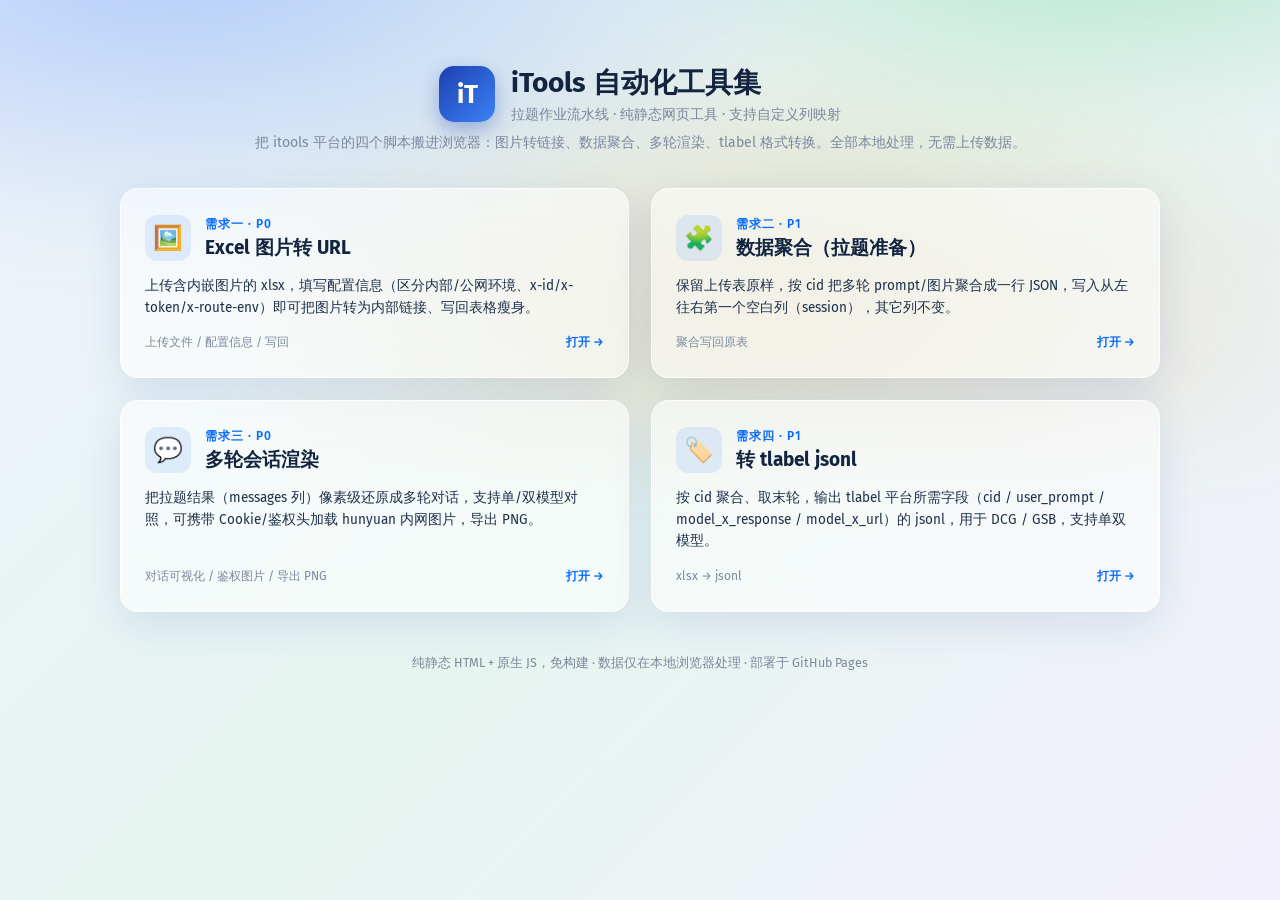
==== index.html @ 3ef4a198 "优化四工具、依赖离线化并新增一键启动 - 需求一：工具一精简为「上传文件」+「输入配置信息」两模块，区分内部/公网环境，配置对齐元宝 x-id/x-token/x-route-env - 需求二：保留" ====
<!DOCTYPE html>
<html lang="zh-CN">
<head>
<meta charset="utf-8" />
<meta name="viewport" content="width=device-width, initial-scale=1.0" />
<title>iTools 自动化工具集</title>
<link rel="stylesheet" href="css/styles.css" />
</head>
<body>
<div class="hub">
  <div class="aurora"></div>
  <div class="hub__inner">
    <div class="brand">
      <div class="brand__logo">iT</div>
      <div class="brand__titles">
        <h1 class="brand__title">iTools 自动化工具集</h1>
        <p class="brand__subtitle">拉题作业流水线 · 纯静态网页工具 · 支持自定义列映射</p>
      </div>
    </div>
    <p class="hub__desc">把 itools 平台的四个脚本搬进浏览器：图片转链接、数据聚合、多轮渲染、tlabel 格式转换。全部本地处理，无需上传数据。</p>

    <div class="tool-grid">
      <a class="tool-card glass" href="tool1.html">
        <div class="tool-card__top">
          <div class="tool-card__icon">🖼️</div>
          <div>
            <div class="tool-card__no">需求一 · P0</div>
            <div class="tool-card__title">Excel 图片转 URL</div>
          </div>
        </div>
        <div class="tool-card__desc">上传含内嵌图片的 xlsx，填写配置信息（区分内部/公网环境、x-id/x-token/x-route-env）即可把图片转为内部链接、写回表格瘦身。</div>
        <div class="tool-card__meta">上传文件 / 配置信息 / 写回 <span class="tool-card__go">打开 →</span></div>
      </a>

      <a class="tool-card glass" href="tool2.html">
        <div class="tool-card__top">
          <div class="tool-card__icon">🧩</div>
          <div>
            <div class="tool-card__no">需求二 · P1</div>
            <div class="tool-card__title">数据聚合（拉题准备）</div>
          </div>
        </div>
        <div class="tool-card__desc">保留上传表原样，按 cid 把多轮 prompt/图片聚合成一行 JSON，写入从左往右第一个空白列（session），其它列不变。</div>
        <div class="tool-card__meta">聚合写回原表 <span class="tool-card__go">打开 →</span></div>
      </a>

      <a class="tool-card glass" href="tool3.html">
        <div class="tool-card__top">
          <div class="tool-card__icon">💬</div>
          <div>
            <div class="tool-card__no">需求三 · P0</div>
            <div class="tool-card__title">多轮会话渲染</div>
          </div>
        </div>
        <div class="tool-card__desc">把拉题结果（messages 列）像素级还原成多轮对话，支持单/双模型对照，可携带 Cookie/鉴权头加载 hunyuan 内网图片，导出 PNG。</div>
        <div class="tool-card__meta">对话可视化 / 鉴权图片 / 导出 PNG <span class="tool-card__go">打开 →</span></div>
      </a>

      <a class="tool-card glass" href="tool4.html">
        <div class="tool-card__top">
          <div class="tool-card__icon">🏷️</div>
          <div>
            <div class="tool-card__no">需求四 · P1</div>
            <div class="tool-card__title">转 tlabel jsonl</div>
          </div>
        </div>
        <div class="tool-card__desc">按 cid 聚合、取末轮，输出 tlabel 平台所需字段（cid / user_prompt / model_x_response / model_x_url）的 jsonl，用于 DCG / GSB，支持单双模型。</div>
        <div class="tool-card__meta">xlsx → jsonl <span class="tool-card__go">打开 →</span></div>
      </a>
    </div>

    <div class="hub__footer">
      纯静态 HTML + 原生 JS，免构建 · 数据仅在本地浏览器处理 · 部署于 GitHub Pages
    </div>
  </div>
</div>
</body>
</html>
---- css/styles.css ----
/* ============================================================
   iTools 自动化工具集 · styles.css（共享设计系统）
   液态玻璃拟态外壳 | 选列弹窗 | 对话渲染 | 字体：Fira Sans / 数据蓝
   ============================================================ */
@import url('https://fonts.googleapis.com/css2?family=Fira+Sans:wght@300;400;500;600;700&display=swap');

:root {
  /* Beacon 设计系统（手动选列） */
  --beacon-info: #0a6cff;
  --beacon-bg: #f6f8fb;
  --beacon-title: #122440;
  --beacon-text: #1e304a;
  --beacon-text-1: #7b889c;
  --beacon-grey-2: #dce3ee;
  --beacon-danger: #f04352;
  --beacon-ok: #018a47;
  --beacon-radius: 4px;

  /* 对话（元宝风格） */
  --yb-green: #00b259;
  --yb-bubble: #f5f5f5;
  --yb-text-primary: rgba(0, 0, 0, 0.9);
  --yb-text-secondary: rgba(0, 0, 0, 0.55);
  --yb-page-bg: #faf9f7;
  --yb-sidebar-bg: #f7f6f3;
  --yb-link: #1a73e8;

  /* 外壳玻璃拟态 */
  --brand: #1e40af;
  --brand-2: #3b82f6;
  --accent: #d97706;
  --shell-bg: #f8fafc;
  --shell-border: #dbeafe;

  --font: 'Fira Sans', 'PingFang SC', 'Microsoft YaHei', -apple-system, BlinkMacSystemFont, 'Segoe UI', sans-serif;
  --mono: 'Fira Code', 'Consolas', 'Menlo', monospace;
}

* { box-sizing: border-box; }
html, body { height: 100%; }
body {
  margin: 0;
  font-family: var(--font);
  color: var(--yb-text-primary);
  background: var(--shell-bg);
  -webkit-font-smoothing: antialiased;
}
[hidden] { display: none !important; }
a { color: var(--beacon-info); }

/* ---------- 通用按钮 ---------- */
.btn {
  font-family: inherit;
  font-size: 14px;
  border: none;
  border-radius: 8px;
  padding: 9px 18px;
  cursor: pointer;
  transition: all 0.18s ease;
}
.btn:disabled { opacity: 0.5; cursor: not-allowed; }
.btn--primary { background: var(--beacon-info); color: #fff; }
.btn--primary:hover:not(:disabled) { background: #0959d9; box-shadow: 0 4px 12px rgba(10, 108, 255, 0.3); }
.btn--ghost { background: var(--beacon-bg); color: var(--beacon-text); }
.btn--ghost:hover:not(:disabled) { background: #e9eef6; }
.btn--sm { padding: 6px 12px; font-size: 13px; }

/* ---------- aurora 背景 ---------- */
.aurora {
  position: fixed;
  inset: -30% -10% auto -10%;
  height: 80vh;
  background:
    radial-gradient(60% 60% at 20% 30%, rgba(59, 130, 246, 0.35), transparent 70%),
    radial-gradient(50% 50% at 80% 20%, rgba(0, 178, 89, 0.28), transparent 70%),
    radial-gradient(55% 55% at 60% 80%, rgba(217, 119, 6, 0.18), transparent 70%);
  filter: blur(40px);
  animation: drift 18s ease-in-out infinite alternate;
  pointer-events: none;
  z-index: 0;
}
@keyframes drift {
  from { transform: translate(-4%, -2%) scale(1); }
  to   { transform: translate(4%, 3%) scale(1.08); }
}
.glass {
  background: rgba(255, 255, 255, 0.55);
  backdrop-filter: blur(18px);
  -webkit-backdrop-filter: blur(18px);
  border: 1px solid rgba(255, 255, 255, 0.7);
  box-shadow: 0 12px 40px rgba(31, 64, 175, 0.12);
}

/* ============================================================
   门户首页 index.html
   ============================================================ */
.hub {
  position: relative;
  min-height: 100vh;
  display: flex;
  flex-direction: column;
  align-items: center;
  padding: 64px 24px 48px;
  background: linear-gradient(135deg, #eef2fb 0%, #e6f5f0 50%, #f3f0fb 100%);
}
.hub__inner { position: relative; z-index: 1; width: min(1040px, 94vw); }
.brand {
  display: flex;
  align-items: center;
  justify-content: center;
  gap: 16px;
  margin-bottom: 10px;
}
.brand__logo {
  width: 56px; height: 56px;
  border-radius: 15px;
  background: linear-gradient(135deg, var(--brand), var(--brand-2));
  color: #fff;
  font-size: 26px;
  font-weight: 700;
  display: grid;
  place-items: center;
  box-shadow: 0 8px 20px rgba(30, 64, 175, 0.35);
}
.brand__titles { text-align: left; }
.brand__title { margin: 0; font-size: 28px; font-weight: 700; color: var(--beacon-title); }
.brand__subtitle { margin: 4px 0 0; font-size: 14px; color: var(--beacon-text-1); }
.hub__desc { text-align: center; color: var(--beacon-text-1); font-size: 14px; margin: 0 0 36px; }

.tool-grid {
  display: grid;
  grid-template-columns: repeat(2, 1fr);
  gap: 22px;
}
.tool-card {
  border-radius: 18px;
  padding: 26px 24px;
  text-decoration: none;
  color: inherit;
  display: flex;
  flex-direction: column;
  transition: transform 0.18s ease, box-shadow 0.18s ease;
}
.tool-card:hover { transform: translateY(-4px); box-shadow: 0 20px 48px rgba(31, 64, 175, 0.2); }
.tool-card__top { display: flex; align-items: center; gap: 14px; margin-bottom: 14px; }
.tool-card__icon {
  width: 46px; height: 46px;
  border-radius: 12px;
  display: grid; place-items: center;
  font-size: 24px;
  background: rgba(10, 108, 255, 0.1);
}
.tool-card__no { font-size: 12px; font-weight: 600; color: var(--beacon-info); letter-spacing: 1px; }
.tool-card__title { font-size: 19px; font-weight: 700; color: var(--beacon-title); margin: 2px 0 0; }
.tool-card__desc { font-size: 13.5px; line-height: 1.6; color: var(--beacon-text); flex: 1; }
.tool-card__meta { margin-top: 16px; font-size: 12px; color: var(--beacon-text-1); display: flex; align-items: center; gap: 8px; }
.tool-card__go { margin-left: auto; color: var(--beacon-info); font-weight: 600; }
.hub__footer { text-align: center; margin-top: 40px; font-size: 12.5px; color: var(--beacon-text-1); line-height: 1.8; }

/* ============================================================
   工具页通用外壳
   ============================================================ */
.tool-page { position: relative; min-height: 100vh; display: flex; flex-direction: column; }
.topnav {
  position: sticky;
  top: 0;
  z-index: 20;
  height: 58px;
  flex: 0 0 auto;
  display: flex;
  align-items: center;
  gap: 14px;
  padding: 0 22px;
  background: rgba(255, 255, 255, 0.85);
  backdrop-filter: blur(12px);
  border-bottom: 1px solid var(--beacon-grey-2);
}
.topnav__back {
  border: 1px solid var(--beacon-grey-2);
  background: #fff;
  border-radius: 8px;
  padding: 7px 13px;
  font-size: 13px;
  font-family: inherit;
  color: var(--beacon-text);
  cursor: pointer;
  text-decoration: none;
  transition: all 0.15s ease;
}
.topnav__back:hover { border-color: var(--beacon-info); color: var(--beacon-info); }
.topnav__logo {
  width: 30px; height: 30px; border-radius: 8px;
  background: linear-gradient(135deg, var(--brand), var(--brand-2));
  color: #fff; display: grid; place-items: center; font-size: 15px; font-weight: 700;
}
.topnav__title { font-size: 16px; font-weight: 600; color: var(--beacon-title); }
.topnav__tag { font-size: 12px; color: var(--beacon-text-1); background: var(--beacon-bg); padding: 3px 10px; border-radius: 20px; }
.topnav__spacer { flex: 1; }

.tool-body { flex: 1 1 auto; padding: 26px 22px 48px; width: min(1040px, 94vw); margin: 0 auto; width: 100%; max-width: 1040px; }
.tool-body--wide { max-width: 1400px; }
.section { margin-bottom: 24px; }
.section__title { font-size: 15px; font-weight: 600; color: var(--beacon-title); margin: 0 0 12px; display: flex; align-items: center; gap: 8px; }
.section__step { width: 22px; height: 22px; border-radius: 50%; background: var(--beacon-info); color: #fff; font-size: 12px; display: grid; place-items: center; font-weight: 700; }

/* 拖拽上传区 */
.dropzone {
  border-radius: 18px;
  padding: 40px 32px;
  text-align: center;
  transition: all 0.2s ease;
  cursor: pointer;
}
.dropzone.is-dragover { box-shadow: 0 0 0 3px rgba(10, 108, 255, 0.18), 0 12px 40px rgba(31, 64, 175, 0.18); }
.dropzone__icon { font-size: 40px; }
.dropzone__title { margin-top: 10px; font-size: 17px; font-weight: 600; color: var(--beacon-title); }
.dropzone__desc { margin-top: 8px; font-size: 13px; color: var(--beacon-text-1); }
.dropzone__desc b { color: var(--beacon-info); }
.dropzone .btn { margin-top: 18px; }
.dropzone__file { margin-top: 14px; font-size: 13px; color: var(--beacon-ok); font-weight: 500; }

.chip {
  display: inline-block;
  margin: 0 3px;
  padding: 3px 10px;
  background: rgba(10, 108, 255, 0.1);
  color: var(--beacon-info);
  border-radius: 20px;
  font-weight: 500;
}

/* 状态提示条 */
.status {
  margin-top: 16px;
  font-size: 14px;
  padding: 12px 16px;
  border-radius: 10px;
  background: rgba(255, 255, 255, 0.75);
  color: var(--beacon-text);
  white-space: pre-wrap;
  line-height: 1.6;
}
.status.is-error { background: rgba(240, 67, 82, 0.1); color: var(--beacon-danger); }
.status.is-ok { background: rgba(1, 138, 71, 0.1); color: var(--beacon-ok); }
.status.is-warn { background: rgba(217, 119, 6, 0.12); color: #92400e; }

.card {
  background: #fff;
  border: 1px solid var(--beacon-grey-2);
  border-radius: 12px;
  padding: 18px 20px;
}
.actions { display: flex; flex-wrap: wrap; gap: 12px; align-items: center; margin-top: 4px; }

/* 全屏拖拽遮罩 */
.drop-overlay {
  position: fixed; inset: 0; z-index: 900;
  background: rgba(10, 108, 255, 0.12);
  backdrop-filter: blur(6px);
  display: grid; place-items: center;
}
.drop-overlay__inner {
  border: 3px dashed var(--beacon-info);
  border-radius: 24px;
  padding: 56px 84px;
  background: rgba(255, 255, 255, 0.85);
  text-align: center;
}
.drop-overlay__icon { font-size: 54px; color: var(--beacon-info); }
.drop-overlay__text { margin-top: 12px; font-size: 22px; font-weight: 700; color: var(--beacon-title); }

/* ============================================================
   手动列映射（Beacon 风格 modal）—— js/mapping.js 使用
   ============================================================ */
.modal { position: fixed; inset: 0; z-index: 1000; display: grid; place-items: center; }
.modal__mask { position: absolute; inset: 0; background: rgba(18, 36, 64, 0.45); }
.modal__dialog {
  position: relative;
  width: min(580px, 92vw);
  max-height: 86vh;
  display: flex;
  flex-direction: column;
  background: #fff;
  border-radius: 10px;
  box-shadow: 0 12px 48px rgba(0, 0, 0, 0.18);
  overflow: hidden;
}
.modal__header {
  height: 52px;
  display: flex;
  align-items: center;
  justify-content: space-between;
  padding: 0 20px;
  border-bottom: 1px solid var(--beacon-grey-2);
}
.modal__title { font-size: 16px; font-weight: 600; color: var(--beacon-title); }
.modal__close { border: none; background: none; font-size: 16px; color: var(--beacon-text-1); cursor: pointer; }
.modal__body { padding: 20px 24px; overflow-y: auto; }
.modal__footer {
  padding: 14px 24px;
  border-top: 1px solid var(--beacon-grey-2);
  display: flex;
  justify-content: flex-end;
  gap: 12px;
}
.mapping-note { margin: 0 0 16px; font-size: 12.5px; color: var(--beacon-text-1); line-height: 1.6; }

.format-tabs { display: flex; gap: 10px; margin-bottom: 18px; }
.format-tab {
  flex: 1;
  text-align: left;
  padding: 10px 12px;
  border: 1px solid var(--beacon-grey-2);
  border-radius: 8px;
  background: #fff;
  cursor: pointer;
  transition: all 0.15s ease;
  font-family: inherit;
}
.format-tab:hover { border-color: var(--beacon-info); }
.format-tab.is-active {
  border-color: var(--beacon-info);
  background: rgba(10, 108, 255, 0.06);
  box-shadow: 0 0 0 1px var(--beacon-info) inset;
}
.format-tab__title { display: block; font-size: 14px; font-weight: 600; color: var(--beacon-title); }
.format-tab__desc { display: block; margin-top: 2px; font-size: 12px; color: var(--beacon-text-1); }

.mapping-field {
  background: var(--beacon-bg);
  border: 1px solid var(--beacon-grey-2);
  border-radius: var(--beacon-radius);
  padding: 12px 14px;
  margin-bottom: 14px;
}
.mapping-field__row { display: flex; align-items: center; justify-content: space-between; margin-bottom: 8px; }
.mapping-field__name { font-size: 14px; font-weight: 600; color: var(--beacon-text); }
.mapping-field__req { font-size: 11px; color: var(--beacon-text-1); }
.mapping-field__req.is-required { color: var(--beacon-danger); }
.field-select {
  width: 100%;
  height: 38px;
  padding: 0 10px;
  background: #fff;
  border: 1px solid var(--beacon-grey-2);
  border-radius: var(--beacon-radius);
  font-size: 14px;
  font-family: inherit;
  color: var(--beacon-text);
  cursor: pointer;
}
.field-select:hover { border-color: var(--beacon-info); }
.field-select:focus { outline: none; border-color: var(--beacon-info); box-shadow: 0 0 0 2px rgba(10, 108, 255, 0.12); }
.field-select.is-invalid { border-color: var(--beacon-danger); }
/* 多选字段（复选框列表） */
.field-checks { display: flex; flex-wrap: wrap; gap: 8px; }
.field-check {
  display: inline-flex; align-items: center; gap: 6px;
  padding: 6px 10px;
  background: #fff;
  border: 1px solid var(--beacon-grey-2);
  border-radius: 6px;
  font-size: 13px;
  cursor: pointer;
  user-select: none;
}
.field-check input { accent-color: var(--beacon-info); }
.field-check.is-on { border-color: var(--beacon-info); background: rgba(10, 108, 255, 0.06); }

/* ============================================================
   数据表格（总览 / 预览）
   ============================================================ */
.table-scroll { overflow: auto; border: 1px solid var(--beacon-grey-2); border-radius: 10px; background: #fff; max-height: 60vh; }
.data-table { width: 100%; border-collapse: collapse; font-size: 13px; }
.data-table thead th {
  position: sticky;
  top: 0;
  background: var(--beacon-bg);
  color: var(--beacon-title);
  font-weight: 600;
  text-align: left;
  padding: 10px 14px;
  border-bottom: 1px solid var(--beacon-grey-2);
  white-space: nowrap;
  z-index: 2;
}
.data-table tbody tr { border-bottom: 1px solid #eef1f6; }
.data-table tbody tr:nth-child(even) { background: #f7f9fc; }
.data-table tbody tr:hover { background: #e8f1ff; }
.data-table td { padding: 9px 14px; vertical-align: top; color: var(--beacon-text); max-width: 420px; }
.data-table td.mono { font-family: var(--mono); font-size: 12px; }
.cell-clip { overflow: hidden; text-overflow: ellipsis; display: -webkit-box; -webkit-line-clamp: 3; -webkit-box-orient: vertical; }
.col-idx { width: 52px; text-align: right; color: var(--beacon-text-1); }

/* ============================================================
   配置面板（工具一上传 / 工具四选项）
   ============================================================ */
.config-grid { display: grid; grid-template-columns: 1fr; gap: 14px; }
.field { display: flex; flex-direction: column; gap: 6px; }
.field__label { font-size: 13px; font-weight: 600; color: var(--beacon-text); }
.field__hint { font-size: 12px; color: var(--beacon-text-1); }
.input, .textarea {
  width: 100%;
  border: 1px solid var(--beacon-grey-2);
  border-radius: 8px;
  padding: 9px 12px;
  font-size: 13px;
  font-family: inherit;
  color: var(--beacon-text);
  background: #fff;
}
.textarea { font-family: var(--mono); resize: vertical; min-height: 76px; }
.input:focus, .textarea:focus { outline: none; border-color: var(--beacon-info); box-shadow: 0 0 0 2px rgba(10, 108, 255, 0.1); }
.switch-row { display: flex; align-items: center; gap: 10px; font-size: 13.5px; color: var(--beacon-text); }
.switch-row input { accent-color: var(--beacon-info); width: 16px; height: 16px; }

/* ============================================================
   图片提取预览（工具一）
   ============================================================ */
.img-grid { display: grid; grid-template-columns: repeat(auto-fill, minmax(150px, 1fr)); gap: 14px; }
.img-item { border: 1px solid var(--beacon-grey-2); border-radius: 10px; overflow: hidden; background: #fff; }
.img-item img { width: 100%; height: 130px; object-fit: contain; background: #f0f2f6; display: block; }
.img-item__meta { padding: 8px 10px; font-size: 12px; color: var(--beacon-text-1); }
.img-item__cell { font-weight: 600; color: var(--beacon-title); }
.img-item__url { color: var(--beacon-ok); word-break: break-all; margin-top: 4px; font-size: 11px; }

/* ============================================================
   多轮会话渲染（工具三）—— 元宝风格
   ============================================================ */
.render-layout { display: flex; gap: 0; border: 1px solid var(--beacon-grey-2); border-radius: 12px; overflow: hidden; background: #fff; height: calc(100vh - 220px); min-height: 420px; }
.render-sidebar { width: 240px; flex: 0 0 240px; background: var(--yb-sidebar-bg); border-right: 1px solid rgba(0,0,0,0.06); overflow-y: auto; }
.render-sidebar__head { padding: 12px 14px; font-size: 13px; font-weight: 600; color: var(--beacon-title); border-bottom: 1px solid rgba(0,0,0,0.06); position: sticky; top: 0; background: var(--yb-sidebar-bg); }
.sess-item { padding: 10px 14px; cursor: pointer; border-bottom: 1px solid rgba(0,0,0,0.04); font-size: 13px; }
.sess-item:hover { background: rgba(0,0,0,0.03); }
.sess-item.is-active { background: rgba(0, 178, 89, 0.1); border-left: 3px solid var(--yb-green); }
.sess-item__id { font-weight: 600; color: var(--beacon-title); word-break: break-all; }
.sess-item__meta { color: var(--beacon-text-1); font-size: 12px; margin-top: 2px; }
.sess-item.is-bad .sess-item__id { color: var(--beacon-danger); }

.render-main { flex: 1 1 auto; display: flex; flex-direction: column; min-width: 0; background: var(--yb-page-bg); }
.render-main__bar { flex: 0 0 auto; padding: 12px 20px; border-bottom: 1px solid rgba(0,0,0,0.05); display: flex; align-items: center; gap: 14px; flex-wrap: wrap; background: #fff; }
.render-main__title { font-size: 14px; font-weight: 600; color: var(--beacon-title); }
.render-main__sub { font-size: 12px; color: var(--beacon-text-1); }
.render-scroll { flex: 1 1 auto; overflow-y: auto; }

/* 截图捕获目标 */
.shot { max-width: 820px; margin: 0 auto; padding: 24px; }
.shot__models { display: flex; gap: 20px; }
.shot__col { flex: 1 1 0; min-width: 0; }
.shot__col-title { font-size: 13px; font-weight: 700; color: var(--brand); text-align: center; margin-bottom: 12px; padding-bottom: 8px; border-bottom: 2px solid var(--shell-border); }
.chat-list { display: flex; flex-direction: column; gap: 22px; }

.turn-sep { text-align: center; font-size: 12px; color: var(--yb-text-secondary); margin: 4px 0; }
.turn-sep span { background: rgba(0, 0, 0, 0.05); padding: 3px 12px; border-radius: 20px; }
.turn-sep--current span { background: rgba(0, 178, 89, 0.14); color: #018a47; font-weight: 500; }

.msg { display: flex; gap: 10px; }
.msg--human { justify-content: flex-end; }
.msg--ai { justify-content: flex-start; }
.msg__avatar {
  width: 30px; height: 30px; border-radius: 8px; flex: 0 0 30px;
  display: grid; place-items: center; font-size: 14px; font-weight: 700; color: #fff;
  background: linear-gradient(135deg, var(--yb-green), #06c168);
}
.bubble-human {
  max-width: 72%;
  background: var(--yb-bubble);
  border-radius: 8px;
  padding: 11px 14px;
  font-size: 15px;
  line-height: 1.7;
  color: var(--yb-text-primary);
  white-space: pre-wrap;
  word-break: break-word;
}
.ai-content {
  max-width: calc(100% - 42px);
  font-size: 15px;
  line-height: 1.75;
  color: var(--yb-text-primary);
  word-break: break-word;
}

/* 图片：内联缩略图 + 查看原图链接 */
.img-gallery { display: flex; flex-wrap: wrap; gap: 8px; margin-bottom: 8px; }
.img-wrap { display: flex; flex-direction: column; gap: 2px; }
.chat-img { max-width: 200px; max-height: 200px; border-radius: 10px; display: block; object-fit: cover; background: rgba(127,127,127,0.15); }
.img-orig-link { font-size: 11px; color: var(--yb-link); text-decoration: underline; }
.img-fail { font-size: 12px; color: var(--beacon-text-1); padding: 8px 10px; border: 1px dashed var(--beacon-grey-2); border-radius: 8px; }

/* markdown（移植 convert_to_png HTML_TEMPLATE） */
.md { line-height: 1.7; }
.md h1, .md h2, .md h3, .md h4 { margin: 0.6em 0 0.3em; line-height: 1.3; }
.md h1 { font-size: 1.35em; } .md h2 { font-size: 1.2em; } .md h3 { font-size: 1.08em; }
.md p { margin: 0.5em 0; }
.md ul, .md ol { margin: 0.4em 0; padding-left: 1.4em; }
.md li { margin: 0.2em 0; }
.md strong { font-weight: 600; }
.md a { color: var(--beacon-info); }
.md code { background: rgba(127,127,127,0.18); padding: 1px 5px; border-radius: 4px; font-family: var(--mono); font-size: 0.92em; }
.md pre { background: rgba(127,127,127,0.16); padding: 12px; border-radius: 8px; overflow-x: auto; margin: 0.6em 0; }
.md pre code { background: none; padding: 0; }
.md table { border-collapse: collapse; margin: 0.6em 0; font-size: 0.95em; }
.md th, .md td { border: 1px solid var(--beacon-grey-2); padding: 6px 10px; text-align: left; }
.md th { background: rgba(127,127,127,0.12); font-weight: 600; }
.md blockquote { margin: 0.5em 0; padding-left: 12px; border-left: 3px solid var(--beacon-grey-2); color: var(--beacon-text-1); }
.cite { font-size: 0.7em; vertical-align: super; color: var(--beacon-info); margin: 0 1px; }

.empty-hint { padding: 50px; text-align: center; color: var(--beacon-text-1); font-size: 14px; }

/* 灯箱 */
.lightbox { position: fixed; inset: 0; background: rgba(0,0,0,0.85); display: none; align-items: center; justify-content: center; z-index: 1100; cursor: zoom-out; }
.lightbox.is-open { display: flex; }
.lightbox img { max-width: 92vw; max-height: 92vh; border-radius: 6px; }

/* 滚动条 */
::-webkit-scrollbar { width: 10px; height: 10px; }
::-webkit-scrollbar-thumb { background: rgba(0, 0, 0, 0.15); border-radius: 8px; }

@media (max-width: 720px) {
  .tool-grid { grid-template-columns: 1fr; }
  .render-sidebar { display: none; }
  .shot__models { flex-direction: column; }
}
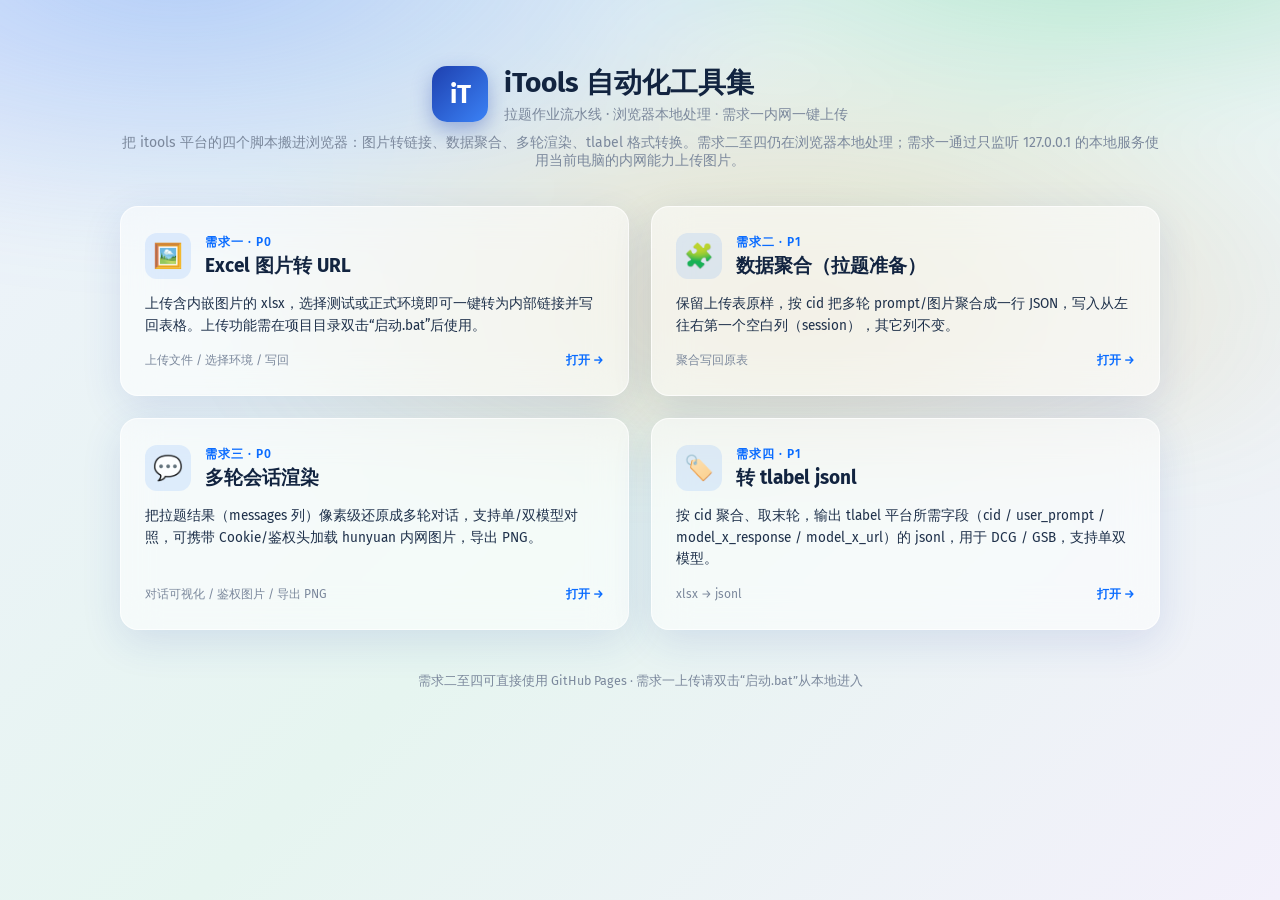
==== commit 0e381238: "优化需求一测试正式环境一键上传" ====
--- a/index.html
+++ b/index.html
@@ -14,10 +14,10 @@
       <div class="brand__logo">iT</div>
       <div class="brand__titles">
         <h1 class="brand__title">iTools 自动化工具集</h1>
-        <p class="brand__subtitle">拉题作业流水线 · 纯静态网页工具 · 支持自定义列映射</p>
+        <p class="brand__subtitle">拉题作业流水线 · 浏览器本地处理 · 需求一内网一键上传</p>
       </div>
     </div>
-    <p class="hub__desc">把 itools 平台的四个脚本搬进浏览器：图片转链接、数据聚合、多轮渲染、tlabel 格式转换。全部本地处理，无需上传数据。</p>
+    <p class="hub__desc">把 itools 平台的四个脚本搬进浏览器：图片转链接、数据聚合、多轮渲染、tlabel 格式转换。需求二至四仍在浏览器本地处理；需求一通过只监听 127.0.0.1 的本地服务使用当前电脑的内网能力上传图片。</p>
 
     <div class="tool-grid">
       <a class="tool-card glass" href="tool1.html">
@@ -28,8 +28,8 @@
             <div class="tool-card__title">Excel 图片转 URL</div>
           </div>
         </div>
-        <div class="tool-card__desc">上传含内嵌图片的 xlsx，填写配置信息（区分内部/公网环境、x-id/x-token/x-route-env）即可把图片转为内部链接、写回表格瘦身。</div>
-        <div class="tool-card__meta">上传文件 / 配置信息 / 写回 <span class="tool-card__go">打开 →</span></div>
+        <div class="tool-card__desc">上传含内嵌图片的 xlsx，选择测试或正式环境即可一键转为内部链接并写回表格。上传功能需在项目目录双击“启动.bat”后使用。</div>
+        <div class="tool-card__meta">上传文件 / 选择环境 / 写回 <span class="tool-card__go">打开 →</span></div>
       </a>
 
       <a class="tool-card glass" href="tool2.html">
@@ -70,7 +70,7 @@
     </div>
 
     <div class="hub__footer">
-      纯静态 HTML + 原生 JS，免构建 · 数据仅在本地浏览器处理 · 部署于 GitHub Pages
+      需求二至四可直接使用 GitHub Pages · 需求一上传请双击“启动.bat”从本地进入
     </div>
   </div>
 </div>
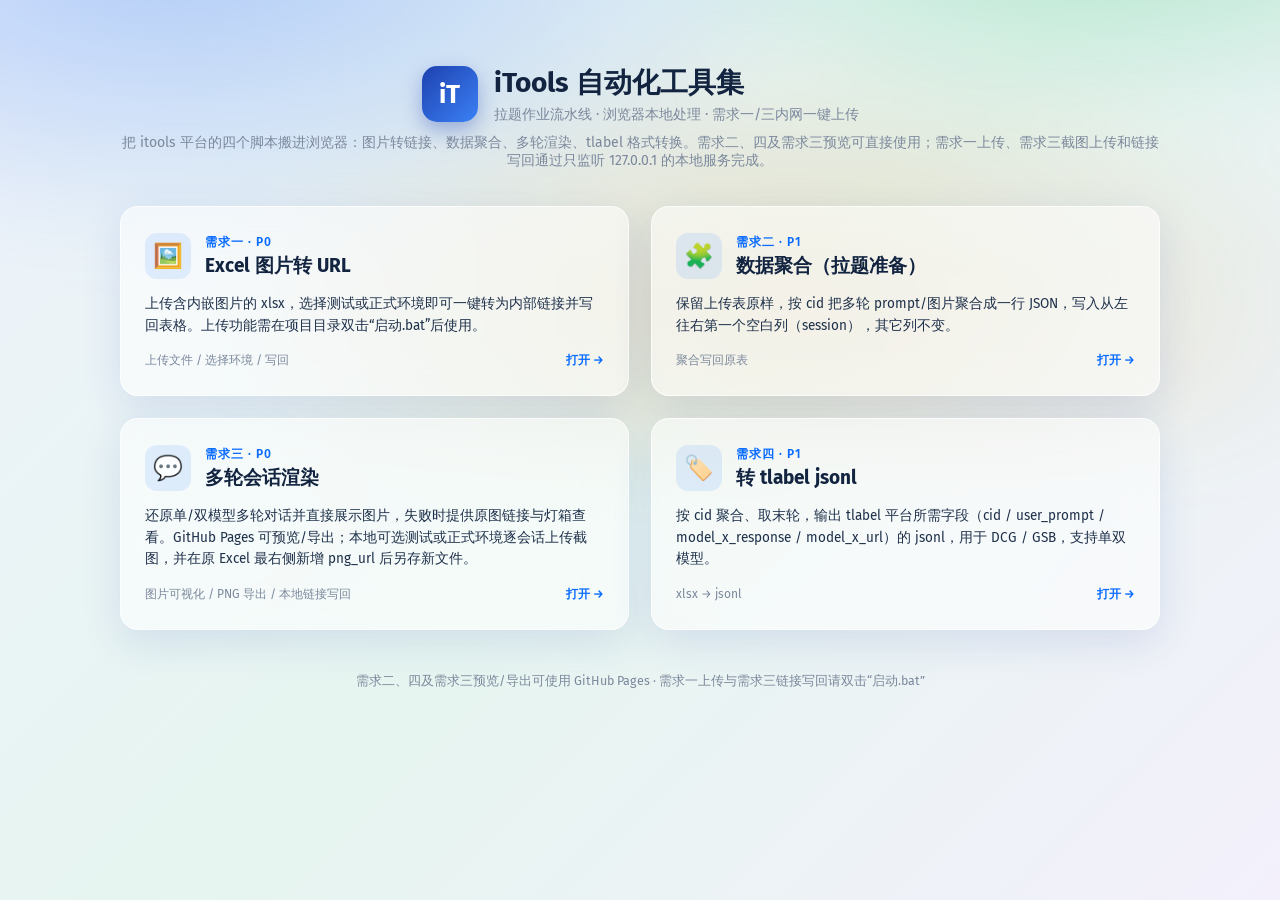
==== commit 86b63c30: "同步需求三图片可视化与链接写回" ====
--- a/index.html
+++ b/index.html
@@ -14,10 +14,10 @@
       <div class="brand__logo">iT</div>
       <div class="brand__titles">
         <h1 class="brand__title">iTools 自动化工具集</h1>
-        <p class="brand__subtitle">拉题作业流水线 · 浏览器本地处理 · 需求一内网一键上传</p>
+        <p class="brand__subtitle">拉题作业流水线 · 浏览器本地处理 · 需求一/三内网一键上传</p>
       </div>
     </div>
-    <p class="hub__desc">把 itools 平台的四个脚本搬进浏览器：图片转链接、数据聚合、多轮渲染、tlabel 格式转换。需求二至四仍在浏览器本地处理；需求一通过只监听 127.0.0.1 的本地服务使用当前电脑的内网能力上传图片。</p>
+    <p class="hub__desc">把 itools 平台的四个脚本搬进浏览器：图片转链接、数据聚合、多轮渲染、tlabel 格式转换。需求二、四及需求三预览可直接使用；需求一上传、需求三截图上传和链接写回通过只监听 127.0.0.1 的本地服务完成。</p>
 
     <div class="tool-grid">
       <a class="tool-card glass" href="tool1.html">
@@ -52,8 +52,8 @@
             <div class="tool-card__title">多轮会话渲染</div>
           </div>
         </div>
-        <div class="tool-card__desc">把拉题结果（messages 列）像素级还原成多轮对话，支持单/双模型对照，可携带 Cookie/鉴权头加载 hunyuan 内网图片，导出 PNG。</div>
-        <div class="tool-card__meta">对话可视化 / 鉴权图片 / 导出 PNG <span class="tool-card__go">打开 →</span></div>
+        <div class="tool-card__desc">还原单/双模型多轮对话并直接展示图片，失败时提供原图链接与灯箱查看。GitHub Pages 可预览/导出；本地可选测试或正式环境逐会话上传截图，并在原 Excel 最右侧新增 png_url 后另存新文件。</div>
+        <div class="tool-card__meta">图片可视化 / PNG 导出 / 本地链接写回 <span class="tool-card__go">打开 →</span></div>
       </a>
 
       <a class="tool-card glass" href="tool4.html">
@@ -70,7 +70,7 @@
     </div>
 
     <div class="hub__footer">
-      需求二至四可直接使用 GitHub Pages · 需求一上传请双击“启动.bat”从本地进入
+      需求二、四及需求三预览/导出可使用 GitHub Pages · 需求一上传与需求三链接写回请双击“启动.bat”
     </div>
   </div>
 </div>
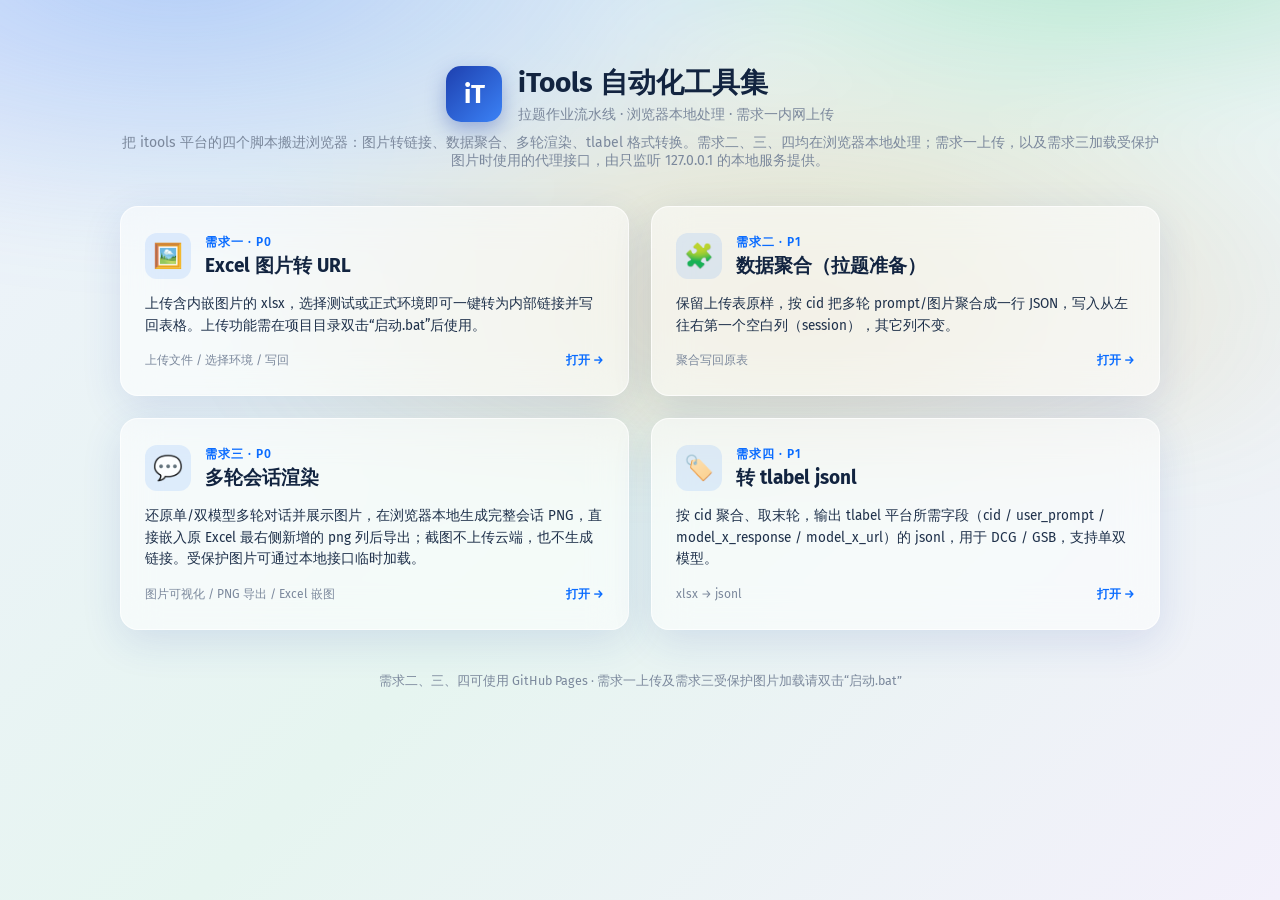
==== commit beb58862: "fix: embed tool3 PNGs directly in Excel" ====
--- a/index.html
+++ b/index.html
@@ -14,10 +14,10 @@
       <div class="brand__logo">iT</div>
       <div class="brand__titles">
         <h1 class="brand__title">iTools 自动化工具集</h1>
-        <p class="brand__subtitle">拉题作业流水线 · 浏览器本地处理 · 需求一/三内网一键上传</p>
+        <p class="brand__subtitle">拉题作业流水线 · 浏览器本地处理 · 需求一内网上传</p>
       </div>
     </div>
-    <p class="hub__desc">把 itools 平台的四个脚本搬进浏览器：图片转链接、数据聚合、多轮渲染、tlabel 格式转换。需求二、四及需求三预览可直接使用；需求一上传、需求三截图上传和链接写回通过只监听 127.0.0.1 的本地服务完成。</p>
+    <p class="hub__desc">把 itools 平台的四个脚本搬进浏览器：图片转链接、数据聚合、多轮渲染、tlabel 格式转换。需求二、三、四均在浏览器本地处理；需求一上传，以及需求三加载受保护图片时使用的代理接口，由只监听 127.0.0.1 的本地服务提供。</p>
 
     <div class="tool-grid">
       <a class="tool-card glass" href="tool1.html">
@@ -52,8 +52,8 @@
             <div class="tool-card__title">多轮会话渲染</div>
           </div>
         </div>
-        <div class="tool-card__desc">还原单/双模型多轮对话并直接展示图片，失败时提供原图链接与灯箱查看。GitHub Pages 可预览/导出；本地可选测试或正式环境逐会话上传截图，并在原 Excel 最右侧新增 png_url 后另存新文件。</div>
-        <div class="tool-card__meta">图片可视化 / PNG 导出 / 本地链接写回 <span class="tool-card__go">打开 →</span></div>
+        <div class="tool-card__desc">还原单/双模型多轮对话并展示图片，在浏览器本地生成完整会话 PNG，直接嵌入原 Excel 最右侧新增的 png 列后导出；截图不上传云端，也不生成链接。受保护图片可通过本地接口临时加载。</div>
+        <div class="tool-card__meta">图片可视化 / PNG 导出 / Excel 嵌图 <span class="tool-card__go">打开 →</span></div>
       </a>
 
       <a class="tool-card glass" href="tool4.html">
@@ -70,7 +70,7 @@
     </div>
 
     <div class="hub__footer">
-      需求二、四及需求三预览/导出可使用 GitHub Pages · 需求一上传与需求三链接写回请双击“启动.bat”
+      需求二、三、四可使用 GitHub Pages · 需求一上传及需求三受保护图片加载请双击“启动.bat”
     </div>
   </div>
 </div>
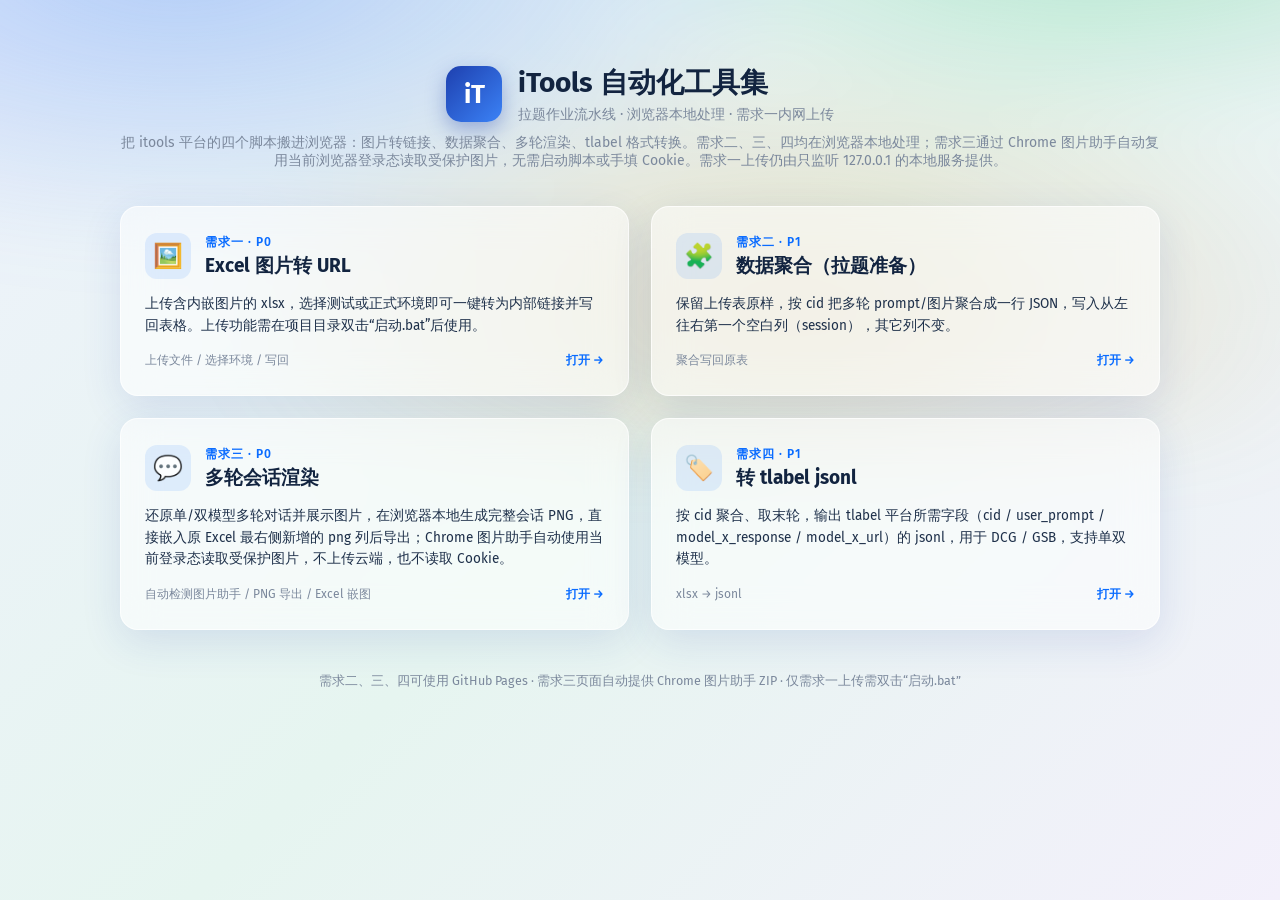
==== commit 69b40834: "feat: add browser image helper for tool3" ====
--- a/index.html
+++ b/index.html
@@ -17,7 +17,7 @@
         <p class="brand__subtitle">拉题作业流水线 · 浏览器本地处理 · 需求一内网上传</p>
       </div>
     </div>
-    <p class="hub__desc">把 itools 平台的四个脚本搬进浏览器：图片转链接、数据聚合、多轮渲染、tlabel 格式转换。需求二、三、四均在浏览器本地处理；需求一上传，以及需求三加载受保护图片时使用的代理接口，由只监听 127.0.0.1 的本地服务提供。</p>
+    <p class="hub__desc">把 itools 平台的四个脚本搬进浏览器：图片转链接、数据聚合、多轮渲染、tlabel 格式转换。需求二、三、四均在浏览器本地处理；需求三通过 Chrome 图片助手自动复用当前浏览器登录态读取受保护图片，无需启动脚本或手填 Cookie。需求一上传仍由只监听 127.0.0.1 的本地服务提供。</p>
 
     <div class="tool-grid">
       <a class="tool-card glass" href="tool1.html">
@@ -52,8 +52,8 @@
             <div class="tool-card__title">多轮会话渲染</div>
           </div>
         </div>
-        <div class="tool-card__desc">还原单/双模型多轮对话并展示图片，在浏览器本地生成完整会话 PNG，直接嵌入原 Excel 最右侧新增的 png 列后导出；截图不上传云端，也不生成链接。受保护图片可通过本地接口临时加载。</div>
-        <div class="tool-card__meta">图片可视化 / PNG 导出 / Excel 嵌图 <span class="tool-card__go">打开 →</span></div>
+        <div class="tool-card__desc">还原单/双模型多轮对话并展示图片，在浏览器本地生成完整会话 PNG，直接嵌入原 Excel 最右侧新增的 png 列后导出；Chrome 图片助手自动使用当前登录态读取受保护图片，不上传云端，也不读取 Cookie。</div>
+        <div class="tool-card__meta">自动检测图片助手 / PNG 导出 / Excel 嵌图 <span class="tool-card__go">打开 →</span></div>
       </a>
 
       <a class="tool-card glass" href="tool4.html">
@@ -70,7 +70,7 @@
     </div>
 
     <div class="hub__footer">
-      需求二、三、四可使用 GitHub Pages · 需求一上传及需求三受保护图片加载请双击“启动.bat”
+      需求二、三、四可使用 GitHub Pages · 需求三页面自动提供 Chrome 图片助手 ZIP · 仅需求一上传需双击“启动.bat”
     </div>
   </div>
 </div>
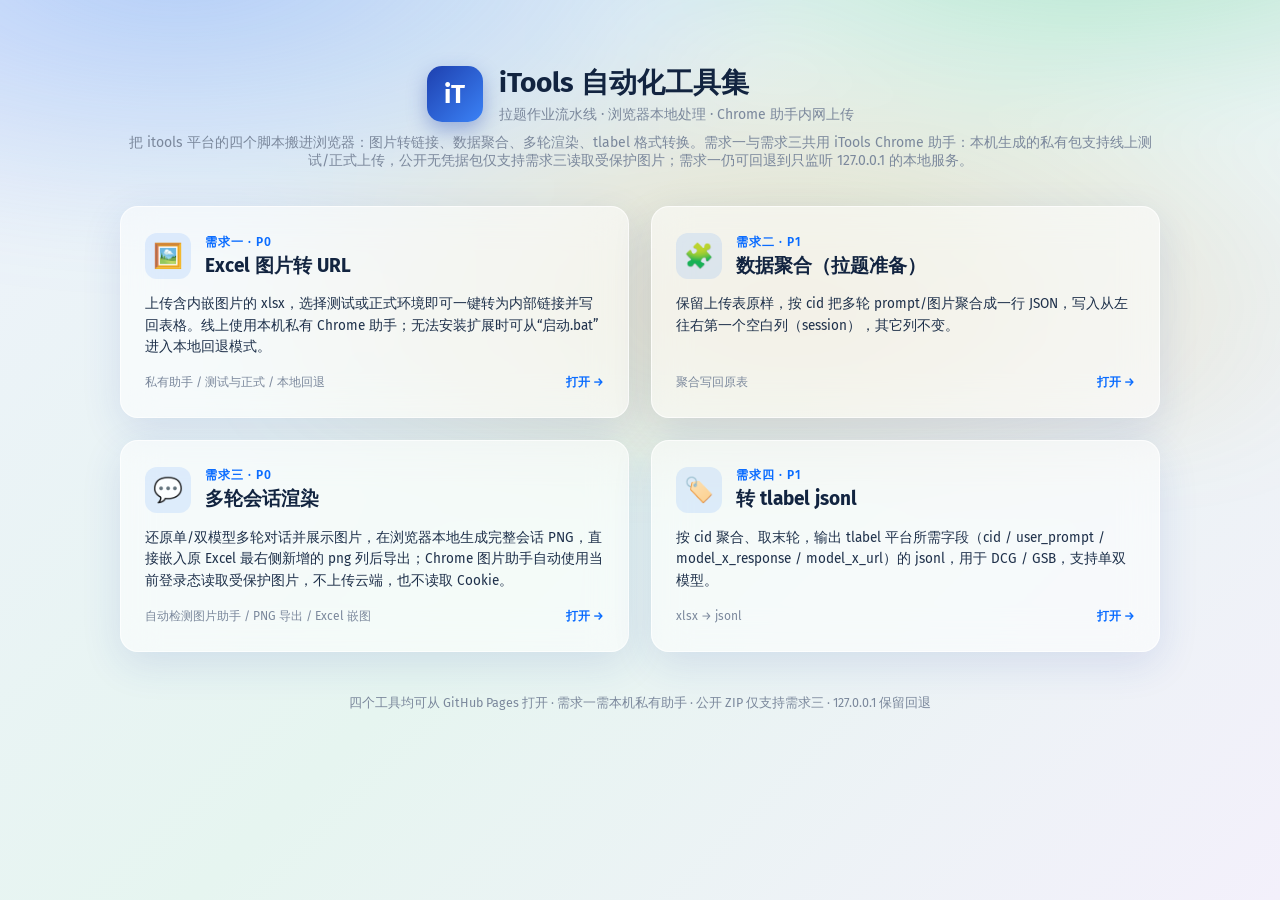
==== commit 76e085b4: "feat: enable tool1 uploads through browser helper" ====
--- a/index.html
+++ b/index.html
@@ -14,10 +14,10 @@
       <div class="brand__logo">iT</div>
       <div class="brand__titles">
         <h1 class="brand__title">iTools 自动化工具集</h1>
-        <p class="brand__subtitle">拉题作业流水线 · 浏览器本地处理 · 需求一内网上传</p>
+        <p class="brand__subtitle">拉题作业流水线 · 浏览器本地处理 · Chrome 助手内网上传</p>
       </div>
     </div>
-    <p class="hub__desc">把 itools 平台的四个脚本搬进浏览器：图片转链接、数据聚合、多轮渲染、tlabel 格式转换。需求二、三、四均在浏览器本地处理；需求三通过 Chrome 图片助手自动复用当前浏览器登录态读取受保护图片，无需启动脚本或手填 Cookie。需求一上传仍由只监听 127.0.0.1 的本地服务提供。</p>
+    <p class="hub__desc">把 itools 平台的四个脚本搬进浏览器：图片转链接、数据聚合、多轮渲染、tlabel 格式转换。需求一与需求三共用 iTools Chrome 助手：本机生成的私有包支持线上测试/正式上传，公开无凭据包仅支持需求三读取受保护图片；需求一仍可回退到只监听 127.0.0.1 的本地服务。</p>
 
     <div class="tool-grid">
       <a class="tool-card glass" href="tool1.html">
@@ -28,8 +28,8 @@
             <div class="tool-card__title">Excel 图片转 URL</div>
           </div>
         </div>
-        <div class="tool-card__desc">上传含内嵌图片的 xlsx，选择测试或正式环境即可一键转为内部链接并写回表格。上传功能需在项目目录双击“启动.bat”后使用。</div>
-        <div class="tool-card__meta">上传文件 / 选择环境 / 写回 <span class="tool-card__go">打开 →</span></div>
+        <div class="tool-card__desc">上传含内嵌图片的 xlsx，选择测试或正式环境即可一键转为内部链接并写回表格。线上使用本机私有 Chrome 助手；无法安装扩展时可从“启动.bat”进入本地回退模式。</div>
+        <div class="tool-card__meta">私有助手 / 测试与正式 / 本地回退 <span class="tool-card__go">打开 →</span></div>
       </a>
 
       <a class="tool-card glass" href="tool2.html">
@@ -70,7 +70,7 @@
     </div>
 
     <div class="hub__footer">
-      需求二、三、四可使用 GitHub Pages · 需求三页面自动提供 Chrome 图片助手 ZIP · 仅需求一上传需双击“启动.bat”
+      四个工具均可从 GitHub Pages 打开 · 需求一需本机私有助手 · 公开 ZIP 仅支持需求三 · 127.0.0.1 保留回退
     </div>
   </div>
 </div>
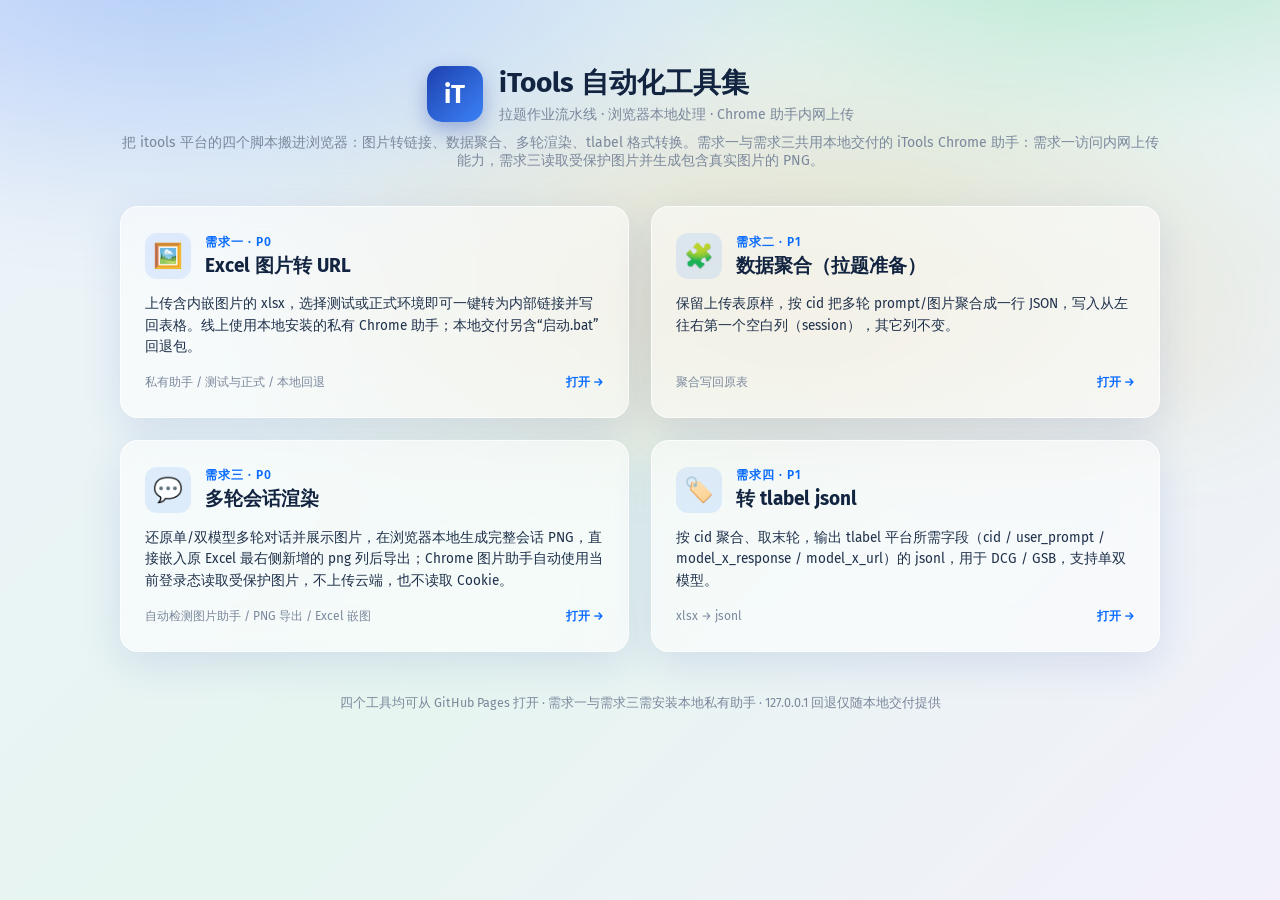
==== commit 0279bba6: "fix: deliver Chrome helper locally and retry image exports" ====
--- a/index.html
+++ b/index.html
@@ -17,7 +17,7 @@
         <p class="brand__subtitle">拉题作业流水线 · 浏览器本地处理 · Chrome 助手内网上传</p>
       </div>
     </div>
-    <p class="hub__desc">把 itools 平台的四个脚本搬进浏览器：图片转链接、数据聚合、多轮渲染、tlabel 格式转换。需求一与需求三共用 iTools Chrome 助手：本机生成的私有包支持线上测试/正式上传，公开无凭据包仅支持需求三读取受保护图片；需求一仍可回退到只监听 127.0.0.1 的本地服务。</p>
+    <p class="hub__desc">把 itools 平台的四个脚本搬进浏览器：图片转链接、数据聚合、多轮渲染、tlabel 格式转换。需求一与需求三共用本地交付的 iTools Chrome 助手：需求一访问内网上传能力，需求三读取受保护图片并生成包含真实图片的 PNG。</p>
 
     <div class="tool-grid">
       <a class="tool-card glass" href="tool1.html">
@@ -28,7 +28,7 @@
             <div class="tool-card__title">Excel 图片转 URL</div>
           </div>
         </div>
-        <div class="tool-card__desc">上传含内嵌图片的 xlsx，选择测试或正式环境即可一键转为内部链接并写回表格。线上使用本机私有 Chrome 助手；无法安装扩展时可从“启动.bat”进入本地回退模式。</div>
+        <div class="tool-card__desc">上传含内嵌图片的 xlsx，选择测试或正式环境即可一键转为内部链接并写回表格。线上使用本地安装的私有 Chrome 助手；本地交付另含“启动.bat”回退包。</div>
         <div class="tool-card__meta">私有助手 / 测试与正式 / 本地回退 <span class="tool-card__go">打开 →</span></div>
       </a>
 
@@ -70,7 +70,7 @@
     </div>
 
     <div class="hub__footer">
-      四个工具均可从 GitHub Pages 打开 · 需求一需本机私有助手 · 公开 ZIP 仅支持需求三 · 127.0.0.1 保留回退
+      四个工具均可从 GitHub Pages 打开 · 需求一与需求三需安装本地私有助手 · 127.0.0.1 回退仅随本地交付提供
     </div>
   </div>
 </div>
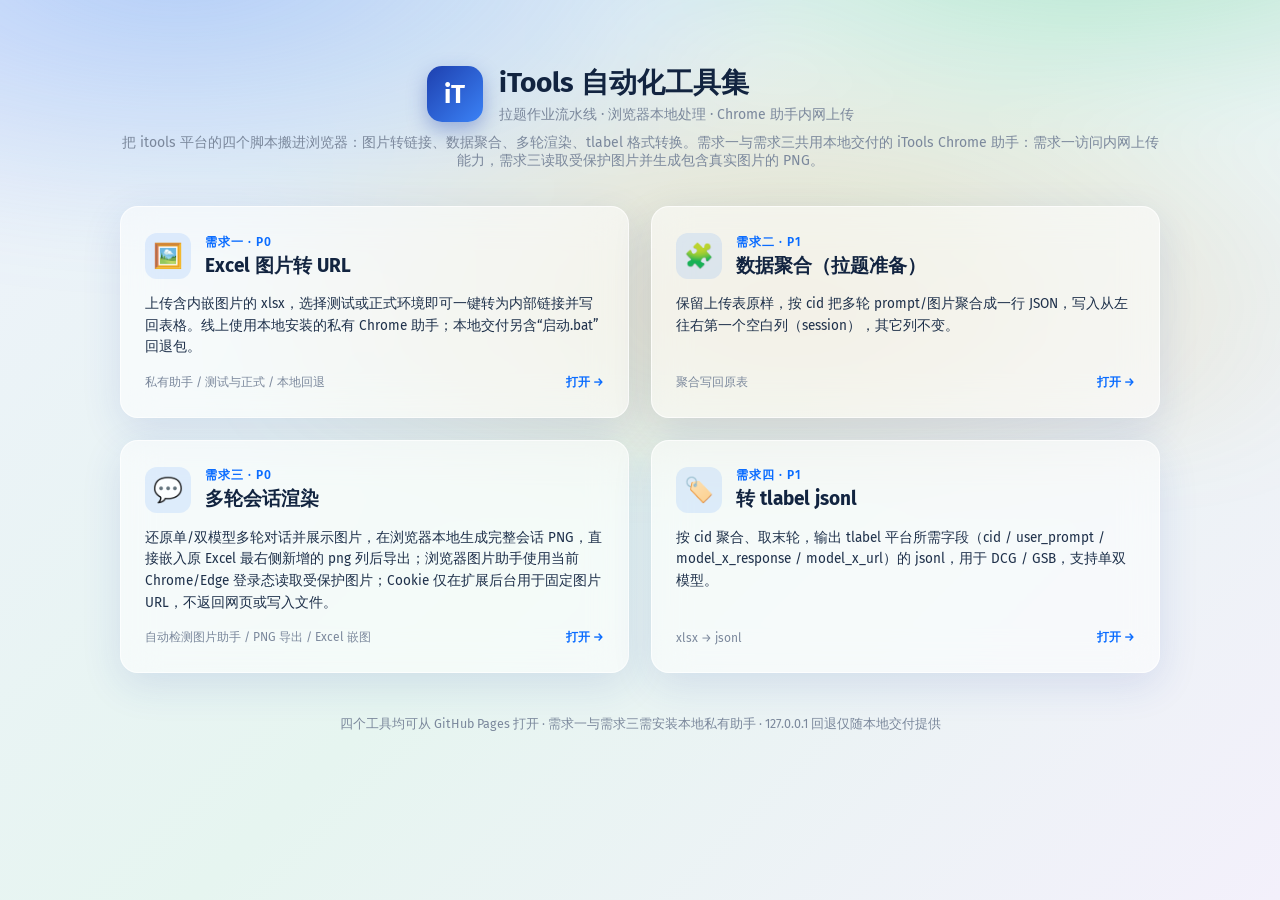
==== commit 25cb040d: "fix: support authenticated image export in Edge" ====
--- a/index.html
+++ b/index.html
@@ -52,7 +52,7 @@
             <div class="tool-card__title">多轮会话渲染</div>
           </div>
         </div>
-        <div class="tool-card__desc">还原单/双模型多轮对话并展示图片，在浏览器本地生成完整会话 PNG，直接嵌入原 Excel 最右侧新增的 png 列后导出；Chrome 图片助手自动使用当前登录态读取受保护图片，不上传云端，也不读取 Cookie。</div>
+        <div class="tool-card__desc">还原单/双模型多轮对话并展示图片，在浏览器本地生成完整会话 PNG，直接嵌入原 Excel 最右侧新增的 png 列后导出；浏览器图片助手使用当前 Chrome/Edge 登录态读取受保护图片；Cookie 仅在扩展后台用于固定图片 URL，不返回网页或写入文件。</div>
         <div class="tool-card__meta">自动检测图片助手 / PNG 导出 / Excel 嵌图 <span class="tool-card__go">打开 →</span></div>
       </a>
 
